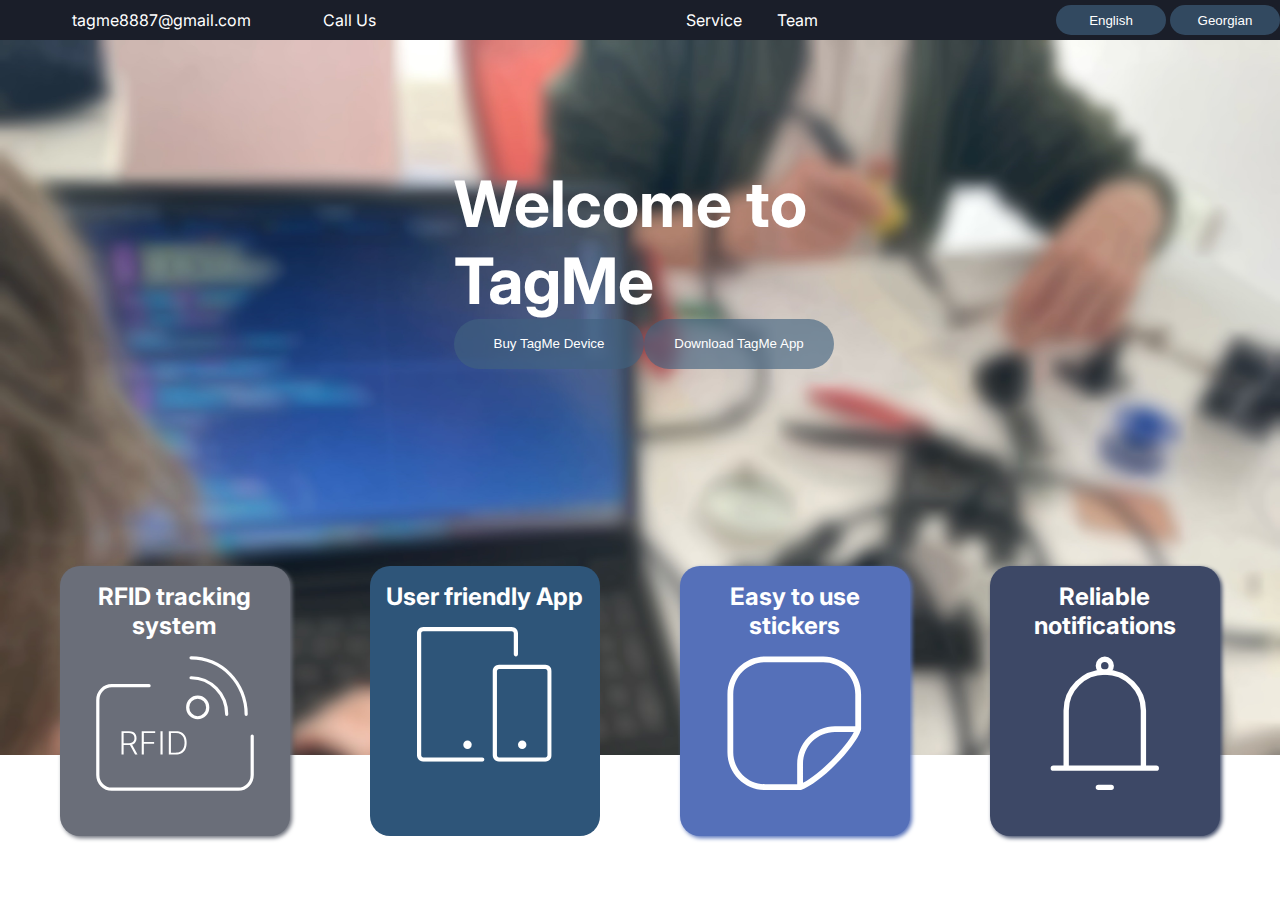
==== index.html @ d01f30d3 "vcdilob mobileze gavasworo!" ====
<!DOCTYPE html>
<html lang="en">
<head>
    <meta charset="UTF-8">
    <meta name="viewport" content="width=device-width, initial-scale=1.0">
    <title>Tagme</title>
    <link rel="shortcut icon" href="favicon.ico" type="image/x-icon">
    <link rel="stylesheet" href="style.css">
    <script>
        function changeLanguage(language) {
            if (language === 'georgian') {
                window.location.href = 'index-georgian.html';
            } else {
                window.location.href = 'index.html';
            }
        }
    </script>
</head>
<body>
    <header>
        <div id="headMenu">
            <div>
                <a href="mailto:tagme8887@gmail.com">tagme8887@gmail.com</a>
            </div>
            <div>
                <a href="tel:+995571205005">Call Us</a>
            </div>
        </div>
        <div id="navi">
            <a href="./pages/service/service.html">Service</a>
            <a href="./pages/team/team.html">Team</a>
        </div>
        <div id="language-selector">
            <button onclick="changeLanguage('english')">English</button>
            <button onclick="changeLanguage('georgian')">Georgian</button>
        </div>
    </header>
    <main>
        <div id="halfMain">
            <div id="welcome">
                <h1>Welcome to TagMe</h1>
                <div id="butts">
                    <a href="./pages/buy/buyTagMe.html"><button>Buy TagMe Device</button></a>
                    <a href=""><button>Download TagMe App</button></a>
                </div>
            </div>
        </div>
        <div id="boxes">
            <div class="box" onclick="expandBox(this, 'Our product consists of a few components, one of those is an RFID reader, which catches the radio signals from the stickers and transmits them to the app.')">
                <h1>RFID tracking system</h1>
                <img src="./assets/rfid.svg" alt="rfid icon">
                <p class="add"></p>
            </div>
            <div class="box" onclick="expandBox(this, 'when buying the TagMe complect, it is important to download our application. With our simple app, you can seamlessly control the stickers, and the items they are attached to. Make your daily list, and we will make sure you don’t forget anything!')">
                <h1>User friendly App</h1>
                <img src="./assets/Fapp.svg" alt="app icon">
                <p class="add"></p>
            </div>
            <div class="box" onclick="expandBox(this, 'we incorporate RFID stickers in our device. The stickers can adhere to almost any surface, and the radio signals are transmitted without any problem, so feel free to slap them on anything important to you.')">
                <h1>Easy to use stickers</h1>
                <img src="./assets/notif.svg" alt="sticker icon">
                <p class="add"></p>
            </div>
            <div class="box" onclick="expandBox(this, 'the notifications will make sure you don’t forget anything at home, if you do, the reader will send the signal to our app and, we will kindly remind you to recheck your bag.')">
                <h1>Reliable notifications</h1>
                <img src="./assets/ring.svg" alt="notification icon">
                <p class="add"></p>
            </div>
        </div>
    </main>
    
    <script src="./box.js"></script>
</body>
</html>
---- style.css ----
@import url('https://fonts.googleapis.com/css2?family=Inter:wght@400;700&display=swap');
:root{
    --darkBlue: #1A1E29;
    --blue: #132D46;
    --gray: #6A6E79;
    --white: #FFFFFF;
}
body{
    margin: 0;
    padding: 0;
    box-sizing: border-box;
    height: 100vh;
    font-family: 'Inter', sans-serif;
    width: 100vw;
}
a{
    text-decoration: none;
}
header{
    width: 100%;
    height: 40px;
    background-color: var(--darkBlue);
    display: flex;
    align-items: center;
    justify-content: space-between;
}
#headMenu > div > img{
    height: 20px;
    margin-right: 5px;
}
#headMenu{
    display: flex;
    align-items: center;
    width: 20%;
    justify-content: space-evenly;
}
#headMenu > div > a{
    margin-bottom: 5px;
    color:white;
}
#headMenu > div > a {
    color: white;
    position: relative; 
}

#headMenu > div > a::after {
    content: "";
    position: absolute;
    left: 0;
    bottom: -3px; 
    width: 0;
    height: 2px; 
    background-color: var(--white);
    transition: width 0.3s ease; 
}

#headMenu > div > a:hover::after {
    width: 100%; 
    
}
#icons{
    margin-right: 20px;
}
#icons > a > img{
    height: 30px;
}
main{
    background-color: var(--blue);
    height: 75%;
    padding: 20px;
    background-image: url('./assets/vmushaobt\(ara\).jpg');
    background-size: cover;
    background-repeat: no-repeat; 
    backdrop-filter: blur(10px);
}
#abUs{
    width: 100%;
    display: flex;
    align-items: center;
    justify-content: space-around;
}
#abUs > h1{
    margin: 0;
    color: var(--white);
    display: inline;
}
/*#abUs > img{
    height: 500px;
}*/
#abUs > h1:nth-child(2){
    color: orange;
}
#navi > a{
    color: var(--white);
}
#navi{
    display: flex;
    width: 200px;
    justify-content: space-evenly;
}
#navi > a {
    color: var(--white);
    position: relative; 
}
#navi > a::after {
    content: "";
    position: absolute;
    left: 0;
    bottom: -3px; 
    width: 0;
    height: 2px; 
    background-color: var(--white);
    transition: width 0.3s ease; 
}

#navi > a:hover::after {
    width: 100%;
}

#welcome{
    width: 30%;
    margin-top: 5%;
    color: var(--white);
}
button{
    height: 50px;
    width: 190px;
    border-radius: 80px;
    background-color: #406180a2;
    color: var(--white);
    border: 0;
    transition: 0.3s;
}
button:active{
    scale: 0.95;
    border: 2px solid var(--gray);
    background-color: #406180;

}
#welcome > h1{
    font-size: 4rem;
}
main > div > img{
    height: 50%;
}
#pers{
    height: 90%;
    filter: opacity(0.9) blur(3px);
    padding-top: 0px;
}
#halfMain{
    width: 100%;
    height: inherit;
    display: flex;
    justify-content: space-around;
}
#boxes{
    z-index: 1;
    height: 40%;
    display: flex;
    justify-content: space-around;
}
.box{
    height: 100%;
    width: 17%;
   /* border-radius: 50%;*/
    border-radius: 20px;
    padding: 0 10px 0 10px;
    color: white;
    display: flex;
    flex-direction: column;
    align-items: center;
    cursor: default;
    transition: 0.4s;
}
.box:nth-child(1){
    background-color: var(--gray);
    box-shadow: 2px 2px 4px var(--gray);

}
.box:nth-child(2){
    background-color: #2e5579;
    box-shadow: 2px 2px 4px var(#2e5579);

}
.box:nth-child(4){
    background-color:#3d4866;
    box-shadow: 2px 2px 4px #3d4866;
}
.box:nth-child(3){
    background-color: #5570b9;
    box-shadow: 2px 2px 4px #5570b9;
}
.box > h1{
    text-align: center;
    color: white;
    font-size: 1.5rem;
}
.add {
    text-align: center;
}
.box > img {
    height: 50%;
}
.box:not(.expanded):hover{
    scale: 1.1;
}
.expanded {
    position: fixed;
    top: 50%;
    left: 50%;
    transform: translate(-50%, -50%);
    z-index: 1000;
    background-color: white;
    width: 50%;
    height: 40%;
    max-width: 600px;
    max-height: 80%;
    border-radius: 20px;
    padding: 20px;
    overflow-y: auto;
    transition: 0.5s;
}

.expanded > h1 {
    color: black;
}

.expanded > p {
    color: black;
}

.expanded > img {
    height: 64px;
}

.expanded .close-btn {
    position: absolute;
    top: 10px;
    right: 10px;
    cursor: pointer;
}
#language-selector > button{
    height: 30px;
}
@media screen and (max-width: 1330px) {
    #butts {
        display: flex;
        width: 100%;
    }
    #welcome > h1 {
        margin-bottom: 0px;
    }
    button{
        width: 190px;
    }
    #headMenu{
        width: 35%;
    }
    #language-selector > button {
        width: 110px;
    }
}
@media  screen and (max-height: 650px) {
    body{
        overflow-x: hidden;
    }
    #welcome > h1 {
        margin-top: 0px;
    }
    main{
        padding: 20px 0px;
    }
    .box > h1{
        font-size: 1rem;
    }
    .box{
        width: calc(50% - 20px); 
        margin: 10px;
    }
    #halfmain{
        flex-wrap: wrap;
    }
}
@media screen and (max-width: 450px){

    #halfMain{
        width: 100%;
        justify-content: flex-start;
    }
    button{
        width: 110px;
    }
}
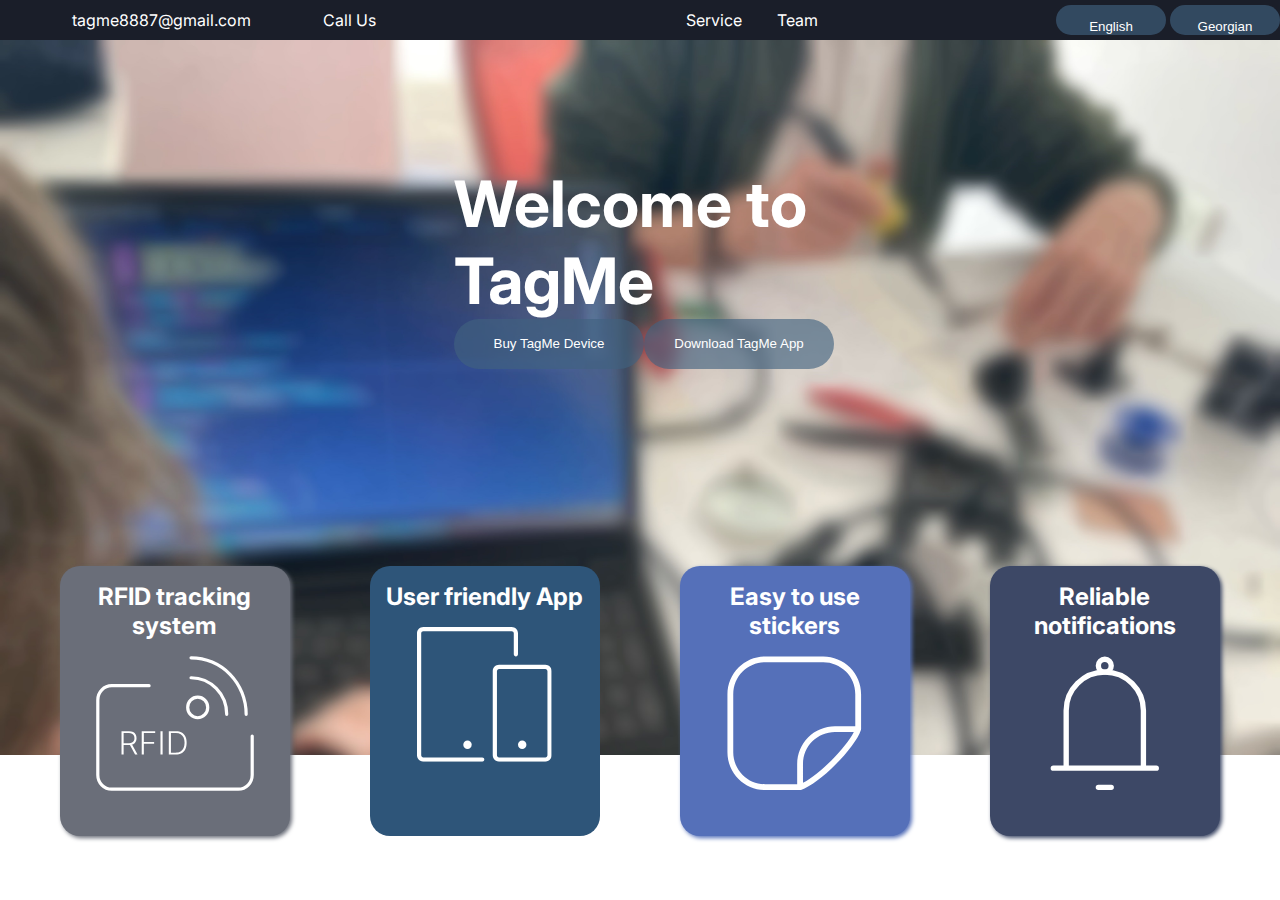
==== commit cf5246ea: "mgoni main page morcha da danarcheni vnaxot" ====
--- a/index.html
+++ b/index.html
@@ -31,8 +31,8 @@
             <a href="./pages/team/team.html">Team</a>
         </div>
         <div id="language-selector">
-            <button onclick="changeLanguage('english')">English</button>
-            <button onclick="changeLanguage('georgian')">Georgian</button>
+            <button onclick="changeLanguage('english')"><p>English</p></button>
+            <button onclick="changeLanguage('georgian')"><p>Georgian</p></button>
         </div>
     </header>
     <main>
--- a/style.css
+++ b/style.css
@@ -283,12 +283,58 @@
     }
 }
 @media screen and (max-width: 450px){
-
-    #halfMain{
+    #butts{
+        justify-content: space-around;
+    }
+
+    #halfMain , #welcome{
         width: 100%;
-        justify-content: flex-start;
+        height: 30%;
+        display: block;
     }
     button{
         width: 110px;
     }
+    #welcome, #welcome > h1{
+        margin-top: 0px;
+    }
+    #welcome > h1{
+        font-size: 2rem;
+        text-align: center;
+    }
+    #boxes{
+        flex-wrap: wrap;
+    }
+    .box{
+        margin: 7px;
+        width: 25%;
+    }
+    .box > img {
+        width: 70%;
+    }
+    #headMenu > div > a{
+        font-size: 10px;
+    }
+    #headMenu{
+        width: 40%;
+    }
+    #navi{
+        width: 25%;
+    }
+    #navi > a {
+        font-size: 10px;
+    }
+    #language-selector{
+        width: 120px;
+        display: flex;
+        justify-content: center;
+    }
+    #language-selector > button {
+        width: 50px;
+        display: flex;
+        align-items: center;
+    }
+    #language-selector > button > p{
+        font-size: 10px;
+    }
 }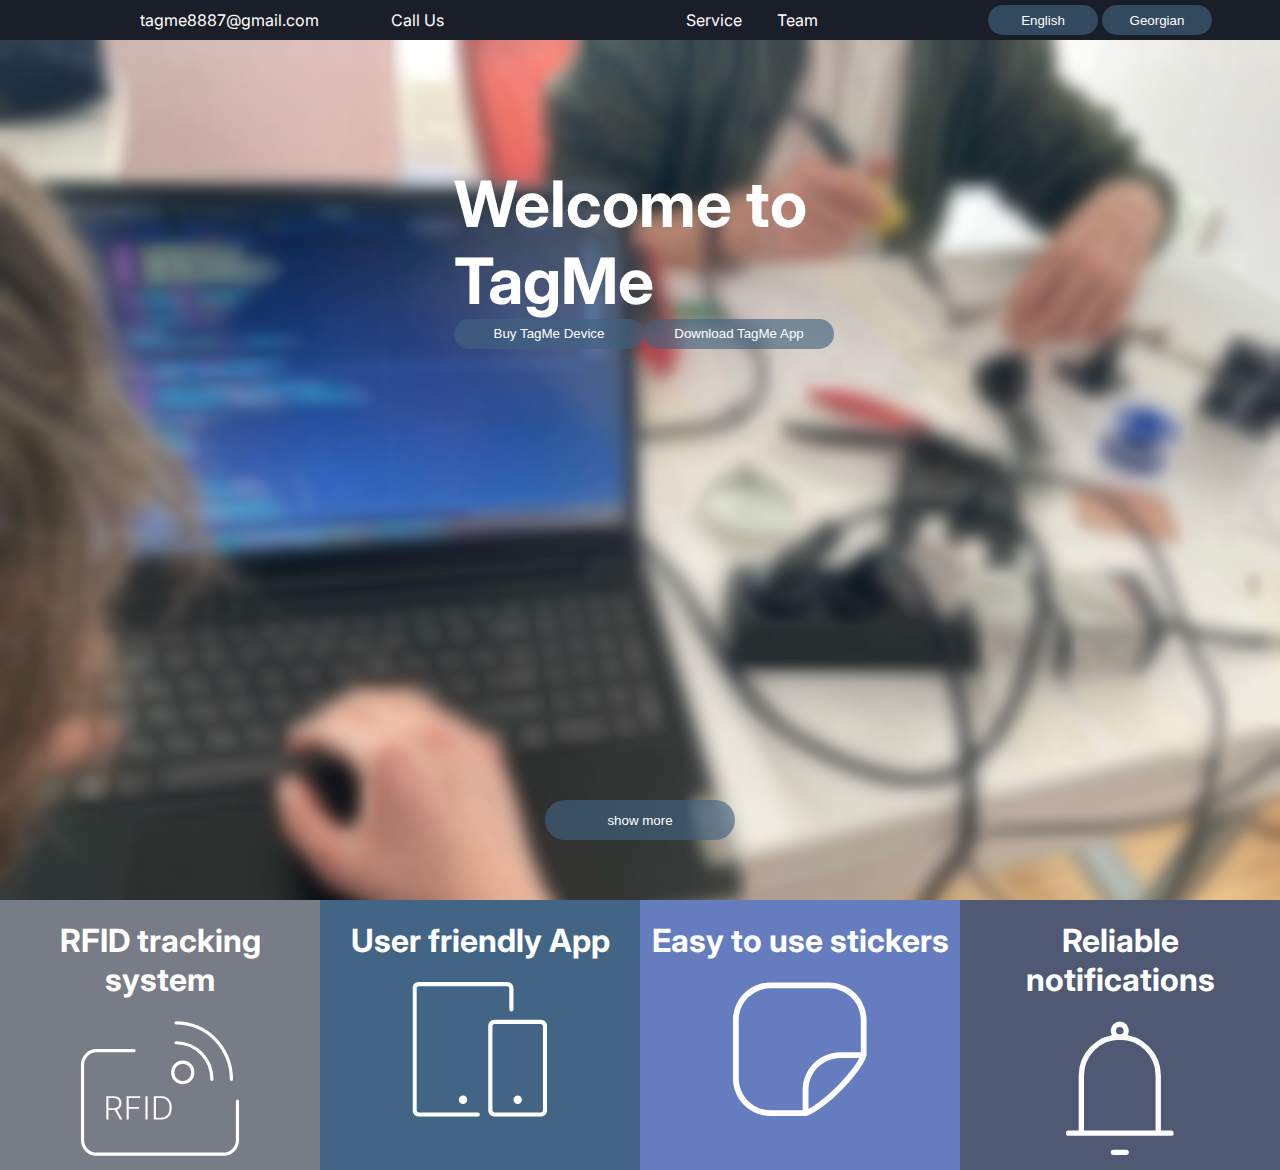
==== commit 7b37befe: "karoche raghac yleoba xval davxvewav" ====
--- a/index.html
+++ b/index.html
@@ -6,15 +6,8 @@
     <title>Tagme</title>
     <link rel="shortcut icon" href="favicon.ico" type="image/x-icon">
     <link rel="stylesheet" href="style.css">
-    <script>
-        function changeLanguage(language) {
-            if (language === 'georgian') {
-                window.location.href = 'index-georgian.html';
-            } else {
-                window.location.href = 'index.html';
-            }
-        }
-    </script>
+    <script src="./box.js"></script>
+    <script src="./appear.js"></script>
 </head>
 <body>
     <header>
@@ -45,30 +38,38 @@
                 </div>
             </div>
         </div>
-        <div id="boxes">
-            <div class="box" onclick="expandBox(this, 'Our product consists of a few components, one of those is an RFID reader, which catches the radio signals from the stickers and transmits them to the app.')">
-                <h1>RFID tracking system</h1>
-                <img src="./assets/rfid.svg" alt="rfid icon">
-                <p class="add"></p>
-            </div>
-            <div class="box" onclick="expandBox(this, 'when buying the TagMe complect, it is important to download our application. With our simple app, you can seamlessly control the stickers, and the items they are attached to. Make your daily list, and we will make sure you don’t forget anything!')">
+        <div id="mo">
+            <button id="show">
+                show more
+            </button>
+        </div>
+    </main>
+    <div id="boxes">
+        <div class="box" onclick="expandBox(this, 'RIFD tracking system: Our product consists of a few components, one of those is an RFID reader, which catches the radio signals from the stickers and transmits them to the app.')">
+            <div>
+            <h1>RFID tracking system</h1>
+            <img src="./assets/rfid.svg" alt="rfid icon">
+        </div>
+        </div>
+        <div class="box" onclick="expandBox(this, 'User friendly app: when buying the TagMe complect, it is important to download our application. With our simple app, you can seamlessly control the stickers, and the items they are attached to. Make your daily list, and we will make sure you don’t forget anything!')">
+            <div>
                 <h1>User friendly App</h1>
                 <img src="./assets/Fapp.svg" alt="app icon">
-                <p class="add"></p>
             </div>
-            <div class="box" onclick="expandBox(this, 'we incorporate RFID stickers in our device. The stickers can adhere to almost any surface, and the radio signals are transmitted without any problem, so feel free to slap them on anything important to you.')">
+        </div>
+        <div class="box" onclick="expandBox(this, 'Easy to use stickers: we incorporate RFID stickers in our device. The stickers can adhere to almost any surface, and the radio signals are transmitted without any problem, so feel free to slap them on anything important to you.')">
+            <div>
                 <h1>Easy to use stickers</h1>
                 <img src="./assets/notif.svg" alt="sticker icon">
-                <p class="add"></p>
             </div>
-            <div class="box" onclick="expandBox(this, 'the notifications will make sure you don’t forget anything at home, if you do, the reader will send the signal to our app and, we will kindly remind you to recheck your bag.')">
+        </div>
+        <div class="box" onclick="expandBox(this, 'Reliable notifications: the notifications will make sure you don’t forget anything at home, if you do, the reader will send the signal to our app and, we will kindly remind you to recheck your bag.')">
+            <div>
                 <h1>Reliable notifications</h1>
                 <img src="./assets/ring.svg" alt="notification icon">
-                <p class="add"></p>
             </div>
         </div>
-    </main>
-    
-    <script src="./box.js"></script>
+        
+    </div>
 </body>
-</html>+</html>
--- a/style.css
+++ b/style.css
@@ -12,6 +12,7 @@
     height: 100vh;
     font-family: 'Inter', sans-serif;
     width: 100vw;
+    overflow-x: hidden;
 }
 a{
     text-decoration: none;
@@ -22,7 +23,7 @@
     background-color: var(--darkBlue);
     display: flex;
     align-items: center;
-    justify-content: space-between;
+    justify-content: space-around;
 }
 #headMenu > div > img{
     height: 20px;
@@ -66,13 +67,14 @@
 }
 main{
     background-color: var(--blue);
-    height: 75%;
+    height: calc(100% - 80px);
     padding: 20px;
     background-image: url('./assets/vmushaobt\(ara\).jpg');
     background-size: cover;
     background-repeat: no-repeat; 
     backdrop-filter: blur(10px);
 }
+
 #abUs{
     width: 100%;
     display: flex;
@@ -84,9 +86,9 @@
     color: var(--white);
     display: inline;
 }
-/*#abUs > img{
+#abUs > img{
     height: 500px;
-}*/
+}
 #abUs > h1:nth-child(2){
     color: orange;
 }
@@ -123,7 +125,7 @@
     color: var(--white);
 }
 button{
-    height: 50px;
+    height: 30px;
     width: 190px;
     border-radius: 80px;
     background-color: #406180a2;
@@ -131,17 +133,21 @@
     border: 0;
     transition: 0.3s;
 }
+button > p {
+    margin: 0;
+}
+button:hover{
+    border: 2px solid var(--gray);
+    background-color: #406180;
+}
 button:active{
     scale: 0.95;
-    border: 2px solid var(--gray);
-    background-color: #406180;
-
 }
 #welcome > h1{
     font-size: 4rem;
 }
 main > div > img{
-    height: 50%;
+    height: 30%;
 }
 #pers{
     height: 90%;
@@ -155,41 +161,33 @@
     justify-content: space-around;
 }
 #boxes{
-    z-index: 1;
-    height: 40%;
+    height: 30%;
     display: flex;
     justify-content: space-around;
 }
 .box{
     height: 100%;
-    width: 17%;
-   /* border-radius: 50%;*/
-    border-radius: 20px;
+    width: 25%;
     padding: 0 10px 0 10px;
     color: white;
+    opacity: 0.9;
     display: flex;
     flex-direction: column;
     align-items: center;
-    cursor: default;
+    cursor: pointer;
     transition: 0.4s;
 }
 .box:nth-child(1){
     background-color: var(--gray);
-    box-shadow: 2px 2px 4px var(--gray);
-
 }
 .box:nth-child(2){
     background-color: #2e5579;
-    box-shadow: 2px 2px 4px var(#2e5579);
-
 }
 .box:nth-child(4){
     background-color:#3d4866;
-    box-shadow: 2px 2px 4px #3d4866;
 }
 .box:nth-child(3){
     background-color: #5570b9;
-    box-shadow: 2px 2px 4px #5570b9;
 }
 .box > h1{
     text-align: center;
@@ -202,46 +200,96 @@
 .box > img {
     height: 50%;
 }
-.box:not(.expanded):hover{
-    scale: 1.1;
-}
 .expanded {
-    position: fixed;
-    top: 50%;
-    left: 50%;
-    transform: translate(-50%, -50%);
-    z-index: 1000;
-    background-color: white;
+    width: 100% !important;
+}
+
+.expanded .expanded-content {
+    display: block;
     width: 50%;
-    height: 40%;
-    max-width: 600px;
-    max-height: 80%;
-    border-radius: 20px;
     padding: 20px;
-    overflow-y: auto;
-    transition: 0.5s;
-}
-
-.expanded > h1 {
-    color: black;
-}
-
-.expanded > p {
-    color: black;
-}
-
-.expanded > img {
-    height: 64px;
+    background-color: #ffffff;
+    box-shadow: 0 0 10px rgba(0, 0, 0, 0.3);
+    border-radius: 5px;
+    overflow: hidden;
+}
+
+.expanded .expanded-content p {
+    margin: 0;
 }
 
 .expanded .close-btn {
-    position: absolute;
-    top: 10px;
-    right: 10px;
     cursor: pointer;
-}
-#language-selector > button{
-    height: 30px;
+    font-size: 20px;
+    color: red;
+}
+.expanded-header {
+    justify-content: flex-start;
+}
+
+.expanded-header #headMenu {
+    margin-left: 20px; 
+}
+
+.expanded-header #navi {
+    margin-right: auto; 
+}
+.box > div {
+    height: 100%;
+    width: 100%;
+    display: flex;
+    flex-direction: column;
+}
+.box > div > img {
+    height: 50%;
+}
+.box > div > h1 {
+    text-align: center;
+}
+::-webkit-scrollbar {
+    width: 8px;
+    transition: 0.4s;
+}
+
+::-webkit-scrollbar-track {
+    background-color: #f1f1f1;
+    transition: 0.4s;
+
+}
+
+::-webkit-scrollbar-thumb {
+    background-color: var(--blue);
+    
+}
+
+::-webkit-scrollbar-thumb:hover {
+    background-color: #555;
+}
+
+.scrollbar {
+    scrollbar-width: thin;
+    scrollbar-color: var(--gray);
+}
+
+.scrollbar::-webkit-scrollbar-track {
+    background: var(--gray);
+}
+
+.scrollbar::-webkit-scrollbar-thumb {
+    background-color: #888;
+}
+
+.scrollbar::-webkit-scrollbar-thumb:hover {
+    background-color: #555;
+}
+#mo{
+    width: 100%;
+    display: flex;
+    align-items: center;
+    justify-content: center;
+}
+#show{
+    height: 40px;
 }
 @media screen and (max-width: 1330px) {
     #butts {
@@ -286,7 +334,6 @@
     #butts{
         justify-content: space-around;
     }
-
     #halfMain , #welcome{
         width: 100%;
         height: 30%;
@@ -337,4 +384,4 @@
     #language-selector > button > p{
         font-size: 10px;
     }
-}+}
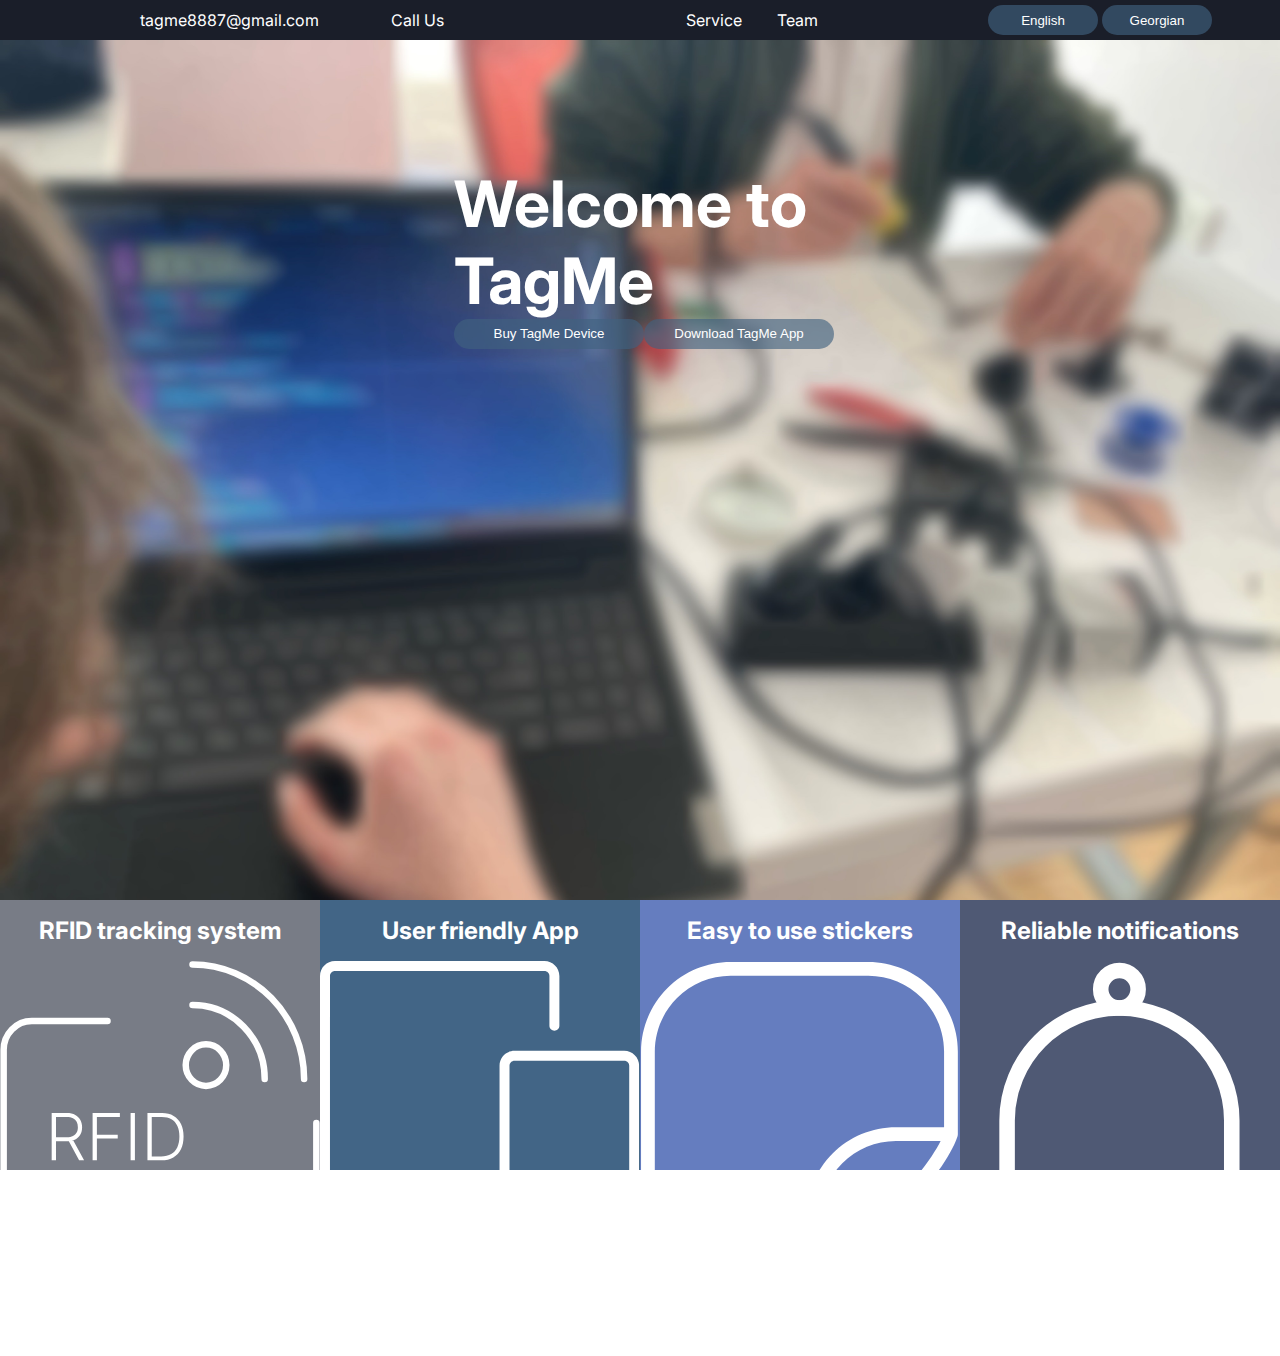
==== commit c7e9ce6d: "yvelaze seksi" ====
--- a/index.html
+++ b/index.html
@@ -39,9 +39,7 @@
             </div>
         </div>
         <div id="mo">
-            <button id="show">
-                show more
-            </button>
+            <button id="show" onclick="toggleShowMoreLess()">Show More</button>
         </div>
     </main>
     <div id="boxes">
@@ -71,5 +69,18 @@
         </div>
         
     </div>
+
+    <script>
+        function toggleShowMoreLess() {
+            var button = document.getElementById("show");
+            if (button.textContent === "Show More") {
+                button.textContent = "Show Less";
+                // Scroll down to the boxes
+                document.getElementById("boxes").scrollIntoView({ behavior: 'smooth' });
+            } else {
+                button.textContent = "Show More";
+            }
+        }
+    </script>
 </body>
 </html>
--- a/style.css
+++ b/style.css
@@ -12,7 +12,7 @@
     height: 100vh;
     font-family: 'Inter', sans-serif;
     width: 100vw;
-    overflow-x: hidden;
+    overflow-x:hidden;
 }
 a{
     text-decoration: none;
@@ -168,7 +168,6 @@
 .box{
     height: 100%;
     width: 25%;
-    padding: 0 10px 0 10px;
     color: white;
     opacity: 0.9;
     display: flex;
@@ -197,13 +196,17 @@
 .add {
     text-align: center;
 }
-.box > img {
-    height: 50%;
+.boxImg {
+    height: 30%;
 }
 .expanded {
     width: 100% !important;
 }
-
+#mo > img {
+    height: 64px;
+    opacity: 0.7;
+    cursor: pointer;
+}
 .expanded .expanded-content {
     display: block;
     width: 50%;
@@ -226,7 +229,9 @@
 .expanded-header {
     justify-content: flex-start;
 }
-
+#mo > button {
+    opacity: 0;
+}
 .expanded-header #headMenu {
     margin-left: 20px; 
 }
@@ -240,10 +245,8 @@
     display: flex;
     flex-direction: column;
 }
-.box > div > img {
-    height: 50%;
-}
 .box > div > h1 {
+    font-size: 1.5rem;
     text-align: center;
 }
 ::-webkit-scrollbar {
@@ -308,6 +311,9 @@
     #language-selector > button {
         width: 110px;
     }
+    body{
+        overflow-x: hidden;
+    }
 }
 @media  screen and (max-height: 650px) {
     body{
@@ -384,4 +390,4 @@
     #language-selector > button > p{
         font-size: 10px;
     }
-}
+}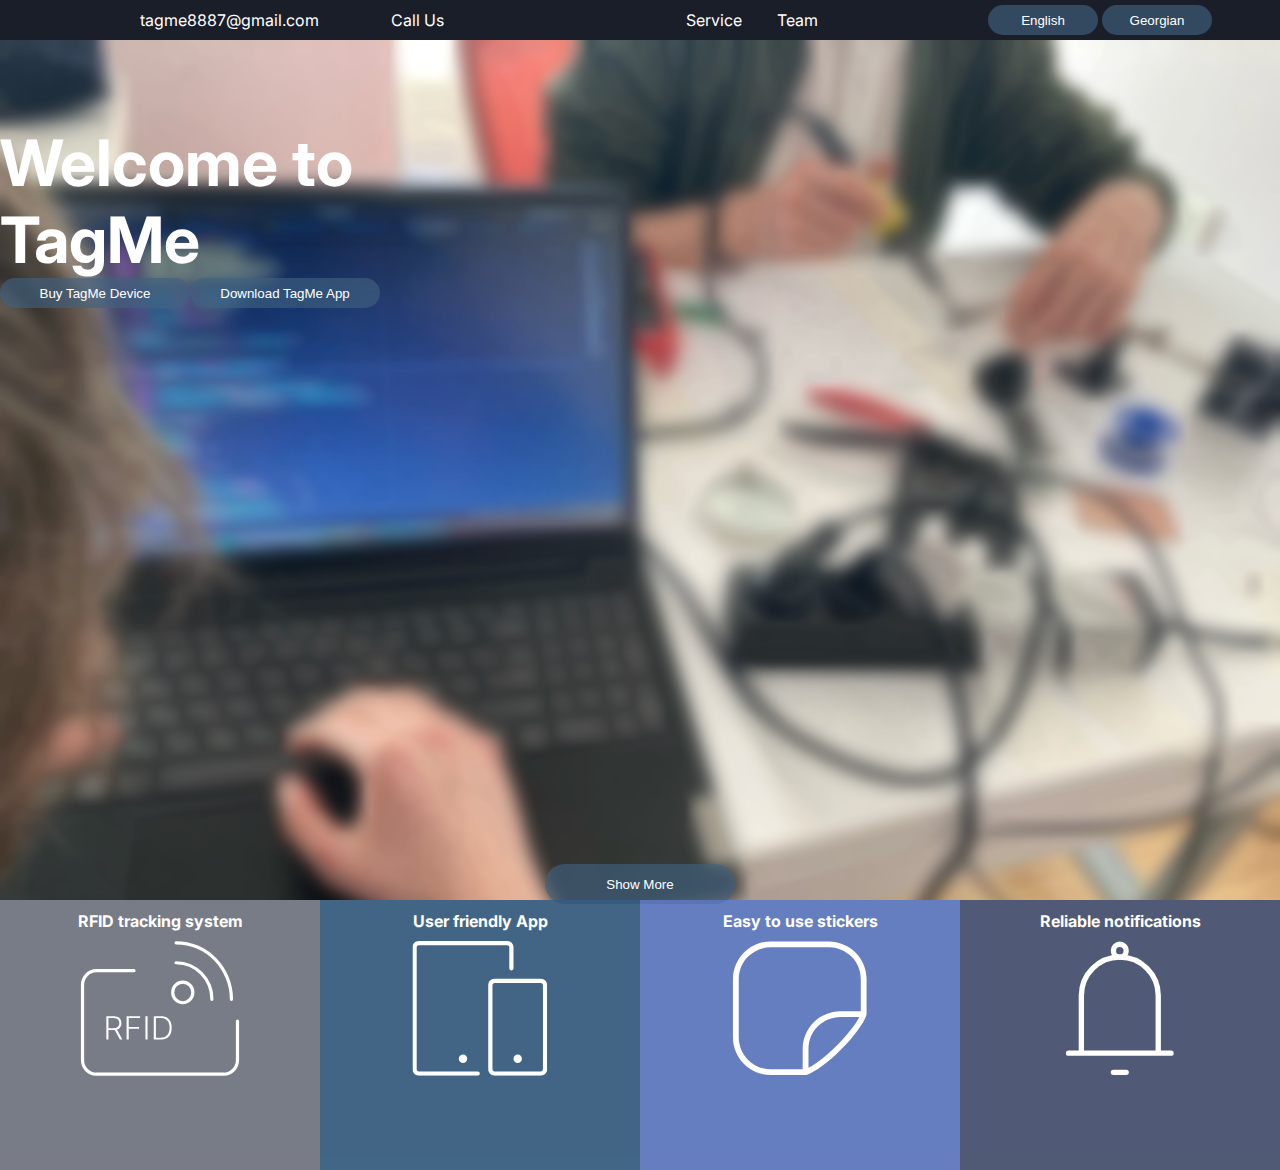
==== commit b3d8481d: "telefonzec gavaswore mgoni damrcha boxebi" ====
--- a/index.html
+++ b/index.html
@@ -69,18 +69,16 @@
         </div>
         
     </div>
-
     <script>
-        function toggleShowMoreLess() {
-            var button = document.getElementById("show");
-            if (button.textContent === "Show More") {
-                button.textContent = "Show Less";
-                // Scroll down to the boxes
-                document.getElementById("boxes").scrollIntoView({ behavior: 'smooth' });
+        window.addEventListener('resize', function() {
+            if (window.innerWidth < 576) {
+                document.getElementById('halfMain').style.display = 'flex';
+                document.getElementById('halfMain').style.justifyContent = 'center';
             } else {
-                button.textContent = "Show More";
+                document.getElementById('halfMain').style.display = 'block';
             }
-        }
+        });
     </script>
+    <script src="./show.js">//code for scroll</script>
 </body>
 </html>
--- a/style.css
+++ b/style.css
@@ -12,7 +12,7 @@
     height: 100vh;
     font-family: 'Inter', sans-serif;
     width: 100vw;
-    overflow-x:hidden;
+    overflow-x: hidden;
 }
 a{
     text-decoration: none;
@@ -68,7 +68,7 @@
 main{
     background-color: var(--blue);
     height: calc(100% - 80px);
-    padding: 20px;
+    padding: 20px 0px ;
     background-image: url('./assets/vmushaobt\(ara\).jpg');
     background-size: cover;
     background-repeat: no-repeat; 
@@ -168,6 +168,7 @@
 .box{
     height: 100%;
     width: 25%;
+    padding: 0 10px 0 10px;
     color: white;
     opacity: 0.9;
     display: flex;
@@ -196,17 +197,13 @@
 .add {
     text-align: center;
 }
-.boxImg {
-    height: 30%;
+.box > img {
+    height: 50%;
 }
 .expanded {
     width: 100% !important;
 }
-#mo > img {
-    height: 64px;
-    opacity: 0.7;
-    cursor: pointer;
-}
+
 .expanded .expanded-content {
     display: block;
     width: 50%;
@@ -229,9 +226,7 @@
 .expanded-header {
     justify-content: flex-start;
 }
-#mo > button {
-    opacity: 0;
-}
+
 .expanded-header #headMenu {
     margin-left: 20px; 
 }
@@ -245,8 +240,11 @@
     display: flex;
     flex-direction: column;
 }
+.box > div > img {
+    height: 50%;
+}
 .box > div > h1 {
-    font-size: 1.5rem;
+    font-size: 1rem;
     text-align: center;
 }
 ::-webkit-scrollbar {
@@ -311,83 +309,126 @@
     #language-selector > button {
         width: 110px;
     }
-    body{
+}
+@media  screen and (max-width: 720px) {
+    body {
         overflow-x: hidden;
     }
-}
-@media  screen and (max-height: 650px) {
-    body{
-        overflow-x: hidden;
-    }
+
+    #headMenu > div > a {
+        font-size: 13px;
+    }
+
+    #navi > a {
+        font-size: 13px;
+    }
+
+    #headMenu {
+        width: 22%;
+    }
+
+    #navi {
+        width: 19%;
+    }
+
     #welcome > h1 {
         margin-top: 0px;
     }
-    main{
+
+    #language-selector > button {
+        width: 75px;
+    }
+
+    main {
+        display: flex;
+        flex-direction: column;
         padding: 20px 0px;
     }
-    .box > h1{
+
+    .box > h1 {
         font-size: 1rem;
     }
-    .box{
+
+    .box {
         width: calc(50% - 20px); 
         margin: 10px;
     }
-    #halfmain{
-        flex-wrap: wrap;
-    }
-}
-@media screen and (max-width: 450px){
-    #butts{
+
+    #halfMain {
+        padding: 20px;
+        width: 40%;
+        justify-content: flex-start;
+    }
+}
+
+@media screen and (max-width: 576px) {
+    #butts {
         justify-content: space-around;
     }
-    #halfMain , #welcome{
-        width: 100%;
+
+    #halfMain {
+        width: 90%;
+        display: flex;
         height: 30%;
         display: block;
     }
-    button{
+
+    button {
         width: 110px;
     }
-    #welcome, #welcome > h1{
+
+    #welcome,
+    #welcome > h1 {
         margin-top: 0px;
     }
-    #welcome > h1{
+
+    #welcome > h1 {
         font-size: 2rem;
         text-align: center;
     }
-    #boxes{
+
+    #boxes {
         flex-wrap: wrap;
     }
-    .box{
+
+    .box {
         margin: 7px;
         width: 25%;
     }
+
     .box > img {
         width: 70%;
     }
-    #headMenu > div > a{
+
+    #headMenu > div > a {
         font-size: 10px;
     }
-    #headMenu{
+
+    #headMenu {
         width: 40%;
     }
-    #navi{
+
+    #navi {
         width: 25%;
     }
+
     #navi > a {
         font-size: 10px;
     }
-    #language-selector{
+
+    #language-selector {
         width: 120px;
         display: flex;
         justify-content: center;
     }
+
     #language-selector > button {
         width: 50px;
         display: flex;
         align-items: center;
     }
-    #language-selector > button > p{
+
+    #language-selector > button > p {
         font-size: 10px;
     }
-}+}
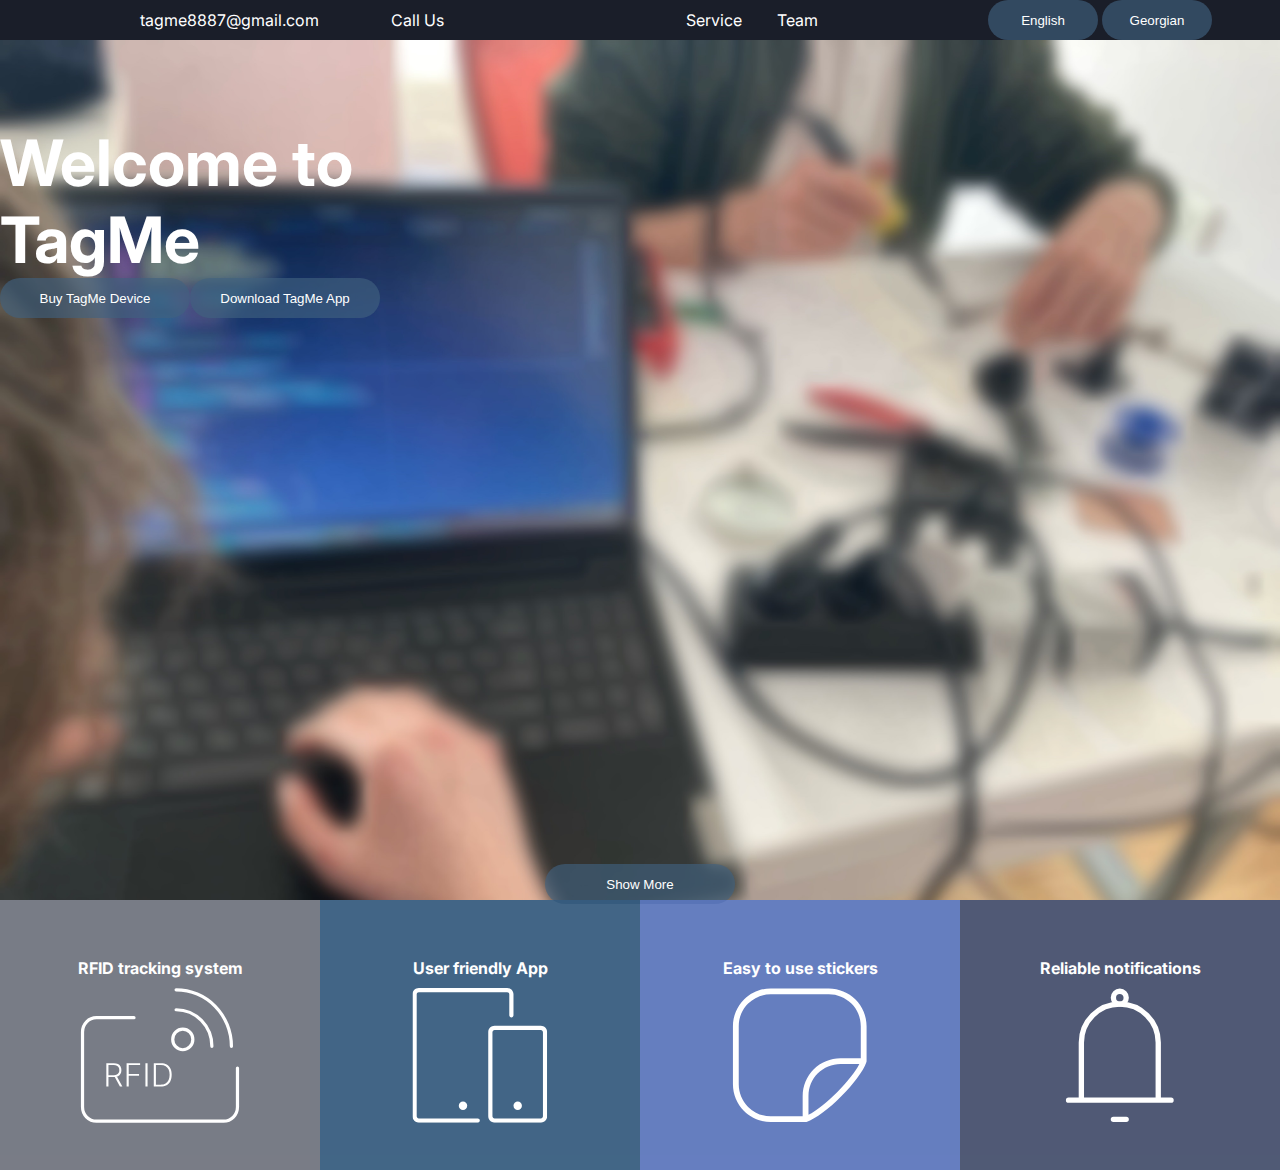
==== commit 3c83cc02: "ficed boxes" ====
--- a/index.html
+++ b/index.html
@@ -29,7 +29,7 @@
         </div>
     </header>
     <main>
-        <div id="halfMain">
+        <div id="halfMain" style="display: flex; justify-content: center;">
             <div id="welcome">
                 <h1>Welcome to TagMe</h1>
                 <div id="butts">
@@ -46,25 +46,25 @@
         <div class="box" onclick="expandBox(this, 'RIFD tracking system: Our product consists of a few components, one of those is an RFID reader, which catches the radio signals from the stickers and transmits them to the app.')">
             <div>
             <h1>RFID tracking system</h1>
-            <img src="./assets/rfid.svg" alt="rfid icon">
+            <img class="boxImg" src="./assets/rfid.svg" alt="rfid icon">
         </div>
         </div>
         <div class="box" onclick="expandBox(this, 'User friendly app: when buying the TagMe complect, it is important to download our application. With our simple app, you can seamlessly control the stickers, and the items they are attached to. Make your daily list, and we will make sure you don’t forget anything!')">
             <div>
                 <h1>User friendly App</h1>
-                <img src="./assets/Fapp.svg" alt="app icon">
+                <img class="boxImg" src="./assets/Fapp.svg" alt="app icon">
             </div>
         </div>
         <div class="box" onclick="expandBox(this, 'Easy to use stickers: we incorporate RFID stickers in our device. The stickers can adhere to almost any surface, and the radio signals are transmitted without any problem, so feel free to slap them on anything important to you.')">
             <div>
                 <h1>Easy to use stickers</h1>
-                <img src="./assets/notif.svg" alt="sticker icon">
+                <img class="boxImg" src="./assets/notif.svg" alt="sticker icon">
             </div>
         </div>
         <div class="box" onclick="expandBox(this, 'Reliable notifications: the notifications will make sure you don’t forget anything at home, if you do, the reader will send the signal to our app and, we will kindly remind you to recheck your bag.')">
             <div>
                 <h1>Reliable notifications</h1>
-                <img src="./assets/ring.svg" alt="notification icon">
+                <img class="boxImg" src="./assets/ring.svg" alt="notification icon">
             </div>
         </div>
         
--- a/style.css
+++ b/style.css
@@ -125,7 +125,7 @@
     color: var(--white);
 }
 button{
-    height: 30px;
+    height: 40px;
     width: 190px;
     border-radius: 80px;
     background-color: #406180a2;
@@ -239,6 +239,7 @@
     width: 100%;
     display: flex;
     flex-direction: column;
+    justify-content: center;
 }
 .box > div > img {
     height: 50%;
@@ -342,6 +343,7 @@
     main {
         display: flex;
         flex-direction: column;
+        justify-content: space-between;
         padding: 20px 0px;
     }
 
@@ -360,7 +362,18 @@
         justify-content: flex-start;
     }
 }
-
+@media screen and (max-width: 735px) {
+    #boxes{
+        display: block;
+        margin: 0;
+        padding: 0;
+    }
+    .box{
+        width: 100%;
+        margin: 0;
+        padding: 0;
+    }
+}
 @media screen and (max-width: 576px) {
     #butts {
         justify-content: space-around;
@@ -387,17 +400,8 @@
         text-align: center;
     }
 
-    #boxes {
-        flex-wrap: wrap;
-    }
-
-    .box {
-        margin: 7px;
-        width: 25%;
-    }
-
-    .box > img {
-        width: 70%;
+    .box >  img {
+        width: 50%;
     }
 
     #headMenu > div > a {
@@ -431,4 +435,14 @@
     #language-selector > button > p {
         font-size: 10px;
     }
-}
+    .box.expanded > p{
+        font-size: 13px;
+        padding: 8px;
+    }
+    .box.expanded img{
+        width: 100px;
+    }
+    .box.expanded > div{
+        padding: 10px;
+    }
+}
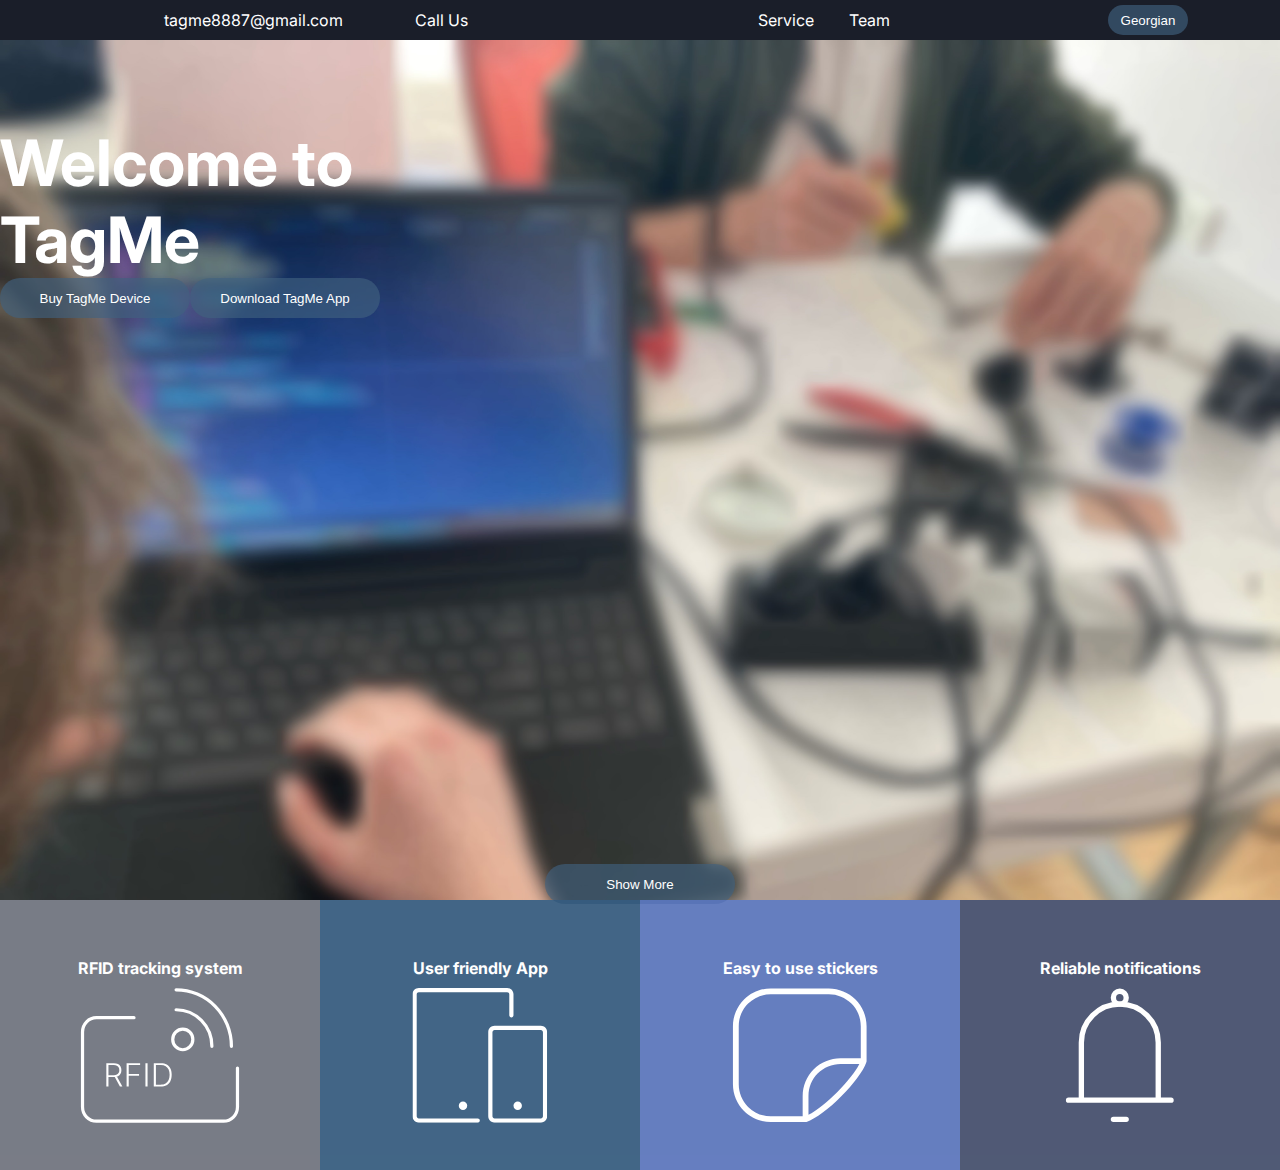
==== commit 1f3fe733: "probably done" ====
--- a/index.html
+++ b/index.html
@@ -8,6 +8,7 @@
     <link rel="stylesheet" href="style.css">
     <script src="./box.js"></script>
     <script src="./appear.js"></script>
+    <script src="./lang.js">//to change language</script>
 </head>
 <body>
     <header>
@@ -24,8 +25,7 @@
             <a href="./pages/team/team.html">Team</a>
         </div>
         <div id="language-selector">
-            <button onclick="changeLanguage('english')"><p>English</p></button>
-            <button onclick="changeLanguage('georgian')"><p>Georgian</p></button>
+            <button id="languageToggle" onclick="toggleLanguage()"><p>Georgian</p></button>
         </div>
     </header>
     <main>
@@ -46,7 +46,7 @@
         <div class="box" onclick="expandBox(this, 'RIFD tracking system: Our product consists of a few components, one of those is an RFID reader, which catches the radio signals from the stickers and transmits them to the app.')">
             <div>
             <h1>RFID tracking system</h1>
-            <img class="boxImg" src="./assets/rfid.svg" alt="rfid icon">
+            <img class="" src="./assets/rfid.svg" alt="rfid icon">
         </div>
         </div>
         <div class="box" onclick="expandBox(this, 'User friendly app: when buying the TagMe complect, it is important to download our application. With our simple app, you can seamlessly control the stickers, and the items they are attached to. Make your daily list, and we will make sure you don’t forget anything!')">
--- a/style.css
+++ b/style.css
@@ -241,6 +241,11 @@
     flex-direction: column;
     justify-content: center;
 }
+#languageToggle {
+    height: 30px;
+    width: 80px;
+}
+
 .box > div > img {
     height: 50%;
 }
@@ -307,9 +312,6 @@
     #headMenu{
         width: 35%;
     }
-    #language-selector > button {
-        width: 110px;
-    }
 }
 @media  screen and (max-width: 720px) {
     body {
@@ -334,10 +336,6 @@
 
     #welcome > h1 {
         margin-top: 0px;
-    }
-
-    #language-selector > button {
-        width: 75px;
     }
 
     main {
@@ -387,7 +385,8 @@
     }
 
     button {
-        width: 110px;
+        width: 130px;
+        margin: 10px;
     }
 
     #welcome,
@@ -421,14 +420,13 @@
     }
 
     #language-selector {
-        width: 120px;
         display: flex;
         justify-content: center;
     }
 
     #language-selector > button {
-        width: 50px;
         display: flex;
+        justify-content: center;
         align-items: center;
     }
 
